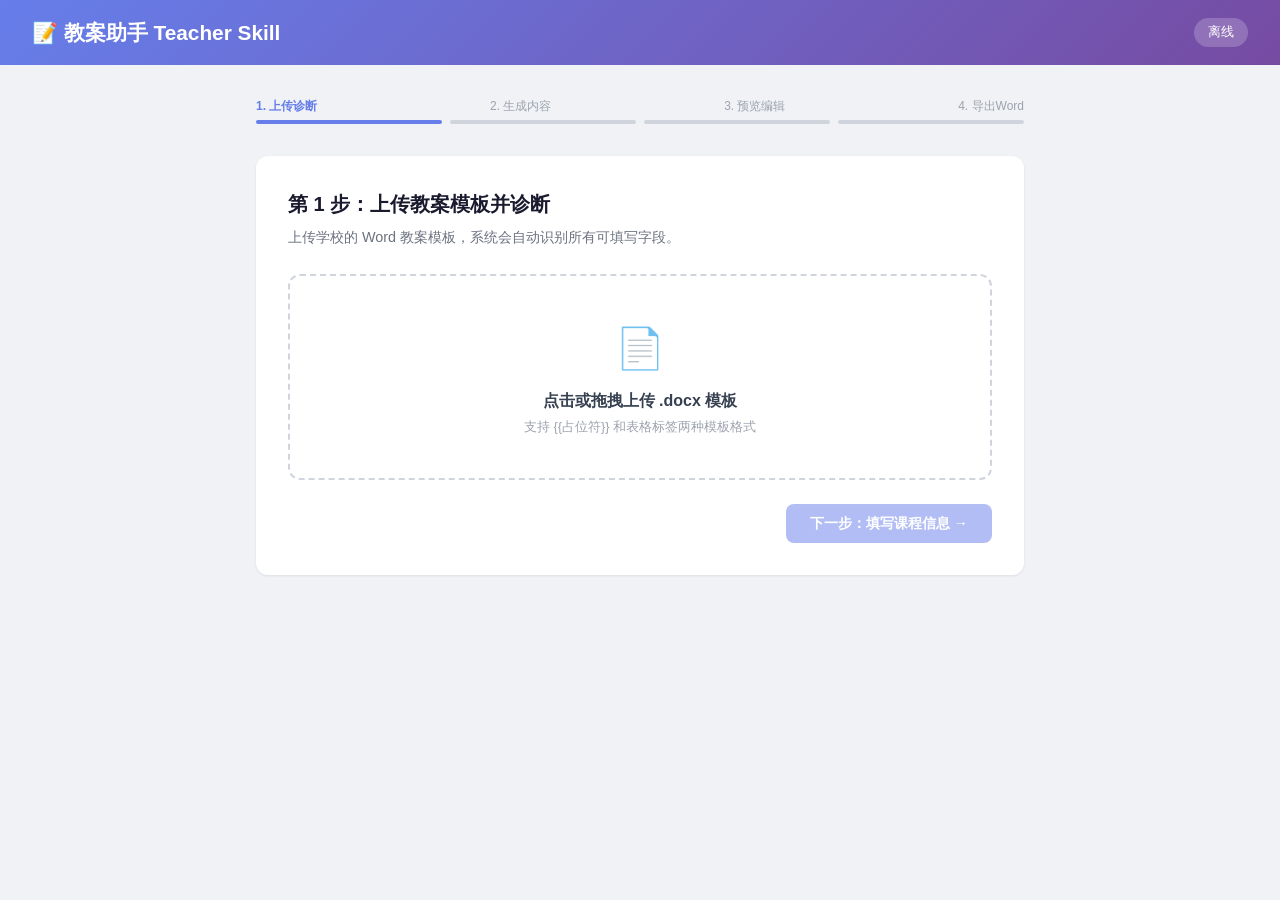
==== web-new/index.html @ b98a4766 "v3: 四步向导Web交互流程 - 上传诊断→生成→预览编辑→填充下载" ====
<!doctype html>
<html lang="zh-CN">
<head>
<meta charset="utf-8" />
<meta name="viewport" content="width=device-width, initial-scale=1" />
<title>教案助手 Teacher Skill</title>
<style>
* { margin: 0; padding: 0; box-sizing: border-box; }
body { font-family: -apple-system, BlinkMacSystemFont, 'Segoe UI', 'Microsoft YaHei', sans-serif; background: #f0f2f5; color: #1a1a2e; line-height: 1.6; min-height: 100vh; }
.header { background: linear-gradient(135deg, #667eea 0%, #764ba2 100%); color: #fff; padding: 16px 32px; display: flex; align-items: center; justify-content: space-between; }
.header h1 { font-size: 1.3rem; font-weight: 700; }
.header .badge { background: rgba(255,255,255,.2); padding: 4px 14px; border-radius: 20px; font-size: .8rem; }
.main { max-width: 800px; margin: 0 auto; padding: 32px 16px; }
.steps { display: flex; gap: 8px; margin-bottom: 32px; }
.step-dot { flex: 1; height: 4px; border-radius: 2px; background: #d0d5dd; transition: background .3s; }
.step-dot.active { background: #667eea; }
.step-dot.done { background: #4caf50; }
.step-indicator { display: flex; justify-content: space-between; margin-bottom: 4px; font-size: .75rem; color: #9ca3af; }
.step-indicator span.active { color: #667eea; font-weight: 700; }
.step-indicator span.done { color: #4caf50; }
.card { background: #fff; border-radius: 12px; padding: 32px; box-shadow: 0 1px 3px rgba(0,0,0,.08); margin-bottom: 24px; }
.card h2 { font-size: 1.25rem; margin-bottom: 6px; color: #1a1a2e; }
.card .subtitle { color: #6b7280; font-size: .9rem; margin-bottom: 24px; }
.file-drop { border: 2px dashed #d0d5dd; border-radius: 12px; padding: 40px 20px; text-align: center; cursor: pointer; transition: border-color .2s, background .2s; }
.file-drop:hover, .file-drop.dragover { border-color: #667eea; background: #f5f3ff; }
.file-drop .icon { font-size: 2.5rem; margin-bottom: 8px; }
.file-drop .label { font-weight: 600; color: #374151; }
.file-drop .hint { font-size: .8rem; color: #9ca3af; margin-top: 4px; }
.file-drop input { display: none; }
.file-loaded { display: flex; align-items: center; gap: 12px; padding: 12px 16px; background: #f0fdf4; border-radius: 8px; border: 1px solid #bbf7d0; }
.file-loaded .icon { font-size: 1.5rem; }
.file-loaded .name { font-weight: 600; color: #166534; flex: 1; }
.file-loaded button { background: none; border: none; color: #ef4444; cursor: pointer; font-size: .85rem; }
.diagnose-result { margin-top: 16px; }
.field-badges { display: flex; flex-wrap: wrap; gap: 6px; margin-top: 8px; }
.field-badge { font-size: .78rem; padding: 3px 10px; border-radius: 20px; background: #eef2ff; color: #4f46e5; }
.summary-stats { display: flex; gap: 24px; margin-top: 12px; font-size: .85rem; }
.summary-stats div { display: flex; align-items: center; gap: 4px; }
.summary-stats strong { color: #667eea; }
.form-grid { display: grid; grid-template-columns: 1fr 1fr; gap: 16px; }
.form-grid label { display: flex; flex-direction: column; gap: 4px; }
.form-grid span { font-size: .8rem; color: #6b7280; font-weight: 600; }
input, select, textarea { padding: 10px 12px; border: 1px solid #d0d5dd; border-radius: 8px; font-size: .9rem; font-family: inherit; transition: border-color .2s; }
input:focus, select:focus, textarea:focus { outline: none; border-color: #667eea; box-shadow: 0 0 0 3px rgba(102,126,234,.15); }
textarea { resize: vertical; min-height: 80px; }
.full-width { grid-column: 1 / -1; }
.btn { display: inline-flex; align-items: center; gap: 6px; padding: 10px 24px; border-radius: 8px; font-size: .9rem; font-weight: 600; cursor: pointer; border: none; transition: all .2s; }
.btn:disabled { opacity: .5; cursor: not-allowed; }
.btn-primary { background: #667eea; color: #fff; }
.btn-primary:hover:not(:disabled) { background: #5a6fd6; }
.btn-secondary { background: #f3f4f6; color: #374151; }
.btn-secondary:hover:not(:disabled) { background: #e5e7eb; }
.btn-success { background: #10b981; color: #fff; }
.btn-success:hover:not(:disabled) { background: #059669; }
.actions { display: flex; gap: 12px; margin-top: 24px; justify-content: flex-end; }
.field-list { max-height: 60vh; overflow-y: auto; }
.field-item { margin-bottom: 16px; padding-bottom: 16px; border-bottom: 1px solid #f3f4f6; }
.field-item:last-child { border-bottom: none; }
.field-item label { display: flex; align-items: center; gap: 8px; margin-bottom: 4px; }
.field-item .field-key { font-weight: 700; font-size: .8rem; color: #667eea; background: #eef2ff; padding: 2px 8px; border-radius: 4px; }
.field-item .field-label { font-weight: 600; color: #374151; }
.field-item textarea { width: 100%; min-height: 60px; }
.char-count { text-align: right; font-size: .75rem; color: #9ca3af; }
.preview-group { margin-bottom: 20px; }
.preview-group h3 { font-size: .9rem; color: #667eea; margin-bottom: 8px; padding-bottom: 4px; border-bottom: 1px solid #e5e7eb; }
.download-card { text-align: center; padding: 40px; }
.download-card .checks { text-align: left; display: inline-block; margin: 16px auto; }
.download-card .checks li { font-size: .85rem; padding: 4px 0; }
.download-card .checks .pass { color: #10b981; }
.download-card .checks .fail { color: #ef4444; }
.toast { position: fixed; top: 16px; right: 16px; padding: 12px 20px; border-radius: 8px; color: #fff; font-weight: 600; z-index: 1000; animation: slideIn .3s; }
.toast.error { background: #ef4444; }
.toast.success { background: #10b981; }
.toast.info { background: #3b82f6; }
@keyframes slideIn { from { transform: translateX(100px); opacity: 0; } to { transform: translateX(0); opacity: 1; } }
.spinner { display: inline-block; width: 18px; height: 18px; border: 2px solid rgba(255,255,255,.3); border-top-color: #fff; border-radius: 50%; animation: spin .6s linear infinite; }
@keyframes spin { to { transform: rotate(360deg); } }
.hidden { display: none !important; }
.text-sm { font-size: .85rem; color: #6b7280; }
.text-center { text-align: center; }
.mt-2 { margin-top: 12px; }
</style>
</head>
<body>

<div class="header">
  <h1>📝 教案助手 Teacher Skill</h1>
  <div class="badge" id="llm-status">检查中</div>
</div>

<div class="main">
  <div class="step-indicator">
    <span id="si1" class="active">1. 上传诊断</span>
    <span id="si2">2. 生成内容</span>
    <span id="si3">3. 预览编辑</span>
    <span id="si4">4. 导出Word</span>
  </div>
  <div class="steps">
    <div class="step-dot active" id="sd1"></div>
    <div class="step-dot" id="sd2"></div>
    <div class="step-dot" id="sd3"></div>
    <div class="step-dot" id="sd4"></div>
  </div>

  <!-- STEP 1 -->
  <div class="card" id="step1">
    <h2>第 1 步：上传教案模板并诊断</h2>
    <p class="subtitle">上传学校的 Word 教案模板，系统会自动识别所有可填写字段。</p>
    <div class="file-drop" id="file-drop">
      <div class="icon">📄</div>
      <div class="label">点击或拖拽上传 .docx 模板</div>
      <div class="hint">支持 {{占位符}} 和表格标签两种模板格式</div>
      <input type="file" id="template-file" accept=".docx" />
    </div>
    <div id="file-info" class="hidden"></div>
    <div id="diagnose-result" class="diagnose-result hidden">
      <h3 style="font-size:.9rem; margin-bottom:8px; color:#10b981;">✅ 模板诊断完成</h3>
      <div class="summary-stats">
        <div>识别字段：<strong id="field-count">0</strong> 个</div>
        <div>类型：<strong id="template-type">-</strong></div>
        <div>表格：<strong id="table-count">0</strong> 张</div>
      </div>
      <div class="field-badges" id="field-badges"></div>
    </div>
    <div id="diagnose-error" class="hidden" style="margin-top:12px; padding:12px; background:#fef2f2; border-radius:8px; color:#dc2626;"></div>
    <div class="actions">
      <button class="btn btn-primary" id="btn-step1-next" disabled>下一步：填写课程信息 →</button>
    </div>
  </div>

  <!-- STEP 2 -->
  <div class="card hidden" id="step2">
    <h2>第 2 步：填写课程信息并 AI 生成</h2>
    <p class="subtitle">系统会根据模板字段 + 课程信息，自动生成教案内容。</p>
    <div class="form-grid">
      <label><span>学科 *</span><input id="f-subject" value="物联网" /></label>
      <label><span>年级/班级 *</span><input id="f-grade" value="24物联网1班" /></label>
      <label><span>课题 *</span><input id="f-title" value="传感器基础" /></label>
      <label><span>课时</span><input id="f-class-hour" value="2课时" /></label>
      <label><span>课型</span>
        <select id="f-class-type"><option value="新授课">新授课</option><option value="复习课">复习课</option><option value="探究/实验课">探究/实验课</option><option value="讲评课">讲评课</option><option value="活动课">活动课</option></select></label>
      <label><span>教学法</span>
        <select id="f-teaching-style"><option value="常规启发式">常规启发式</option><option value="BOPPPS参与式教学">BOPPPS 参与式</option><option value="5E探究模型">5E 探究模型</option><option value="项目驱动(PBL)">项目驱动 PBL</option></select></label>
      <label class="full-width"><span>教材内容 / 补充资料（可选）</span>
        <textarea id="f-material" rows="5" placeholder="粘贴教材内容、知识点……不填也可以生成通用版"></textarea></label>
    </div>
    <div class="actions">
      <button class="btn btn-secondary" id="btn-step2-back">← 返回上一步</button>
      <button class="btn btn-primary" id="btn-step2-generate">🤖 AI 生成教案内容</button>
    </div>
    <div id="gen-status" class="hidden text-center mt-2" style="padding:12px; background:#eef2ff; border-radius:8px; color:#4f46e5;"></div>
  </div>

  <!-- STEP 3 -->
  <div class="card hidden" id="step3">
    <h2>第 3 步：预览和编辑教案内容</h2>
    <p class="subtitle">检查每个字段的内容，需要修改的直接在文本框里编辑。所有修改都会写入 Word。</p>
    <div id="field-editor" class="field-list"></div>
    <div class="actions">
      <button class="btn btn-secondary" id="btn-step3-back">← 返回修改信息</button>
      <button class="btn btn-primary" id="btn-step3-write">📝 确认无误，写入 Word</button>
    </div>
  </div>

  <!-- STEP 4 -->
  <div class="card hidden" id="step4">
    <h2>第 4 步：写入 Word 并下载</h2>
    <p class="subtitle">正在将你确认的内容填入 Word 模板……</p>
    <div class="download-card">
      <div id="fill-report"></div>
      <div id="fill-error" class="hidden" style="padding:12px; background:#fef2f2; border-radius:8px; color:#dc2626; margin:12px 0;"></div>
      <div id="download-actions" class="actions hidden" style="justify-content:center;">
        <a class="btn btn-success" id="download-link" href="#" download>⬇ 下载 Word 教案</a>
        <button class="btn btn-secondary" id="btn-step4-redo">返回编辑</button>
      </div>
    </div>
  </div>
</div>

<script>
let state = { step: 1, templateFile: null, templateAnalysis: null, fields: {}, downloadUrl: '' };

function toast(msg, type) {
  var el = document.createElement('div');
  el.className = 'toast ' + (type||'info');
  el.textContent = msg;
  document.body.appendChild(el);
  setTimeout(function(){ el.remove(); }, 3000);
}

function show(id) { document.getElementById(id).classList.remove('hidden'); }
function hide(id) { document.getElementById(id).classList.add('hidden'); }

function goStep(n) {
  state.step = n;
  for (var i=1;i<=4;i++) { document.getElementById('step'+i).classList.toggle('hidden', i!==n); }
  ['si1','si2','si3','si4'].forEach(function(id,i){ var el=document.getElementById(id); el.classList.remove('active','done'); if(i+1===n)el.classList.add('active'); if(i+1<n)el.classList.add('done');});
  ['sd1','sd2','sd3','sd4'].forEach(function(id,i){ var el=document.getElementById(id); el.classList.remove('active','done'); if(i+1===n)el.classList.add('active'); if(i+1<n)el.classList.add('done');});
}

async function apiPost(url, formData) {
  var r = await fetch(url, {method:'POST', body:formData});
  if (!r.ok) { var t = await r.text(); try{var j=JSON.parse(t);throw new Error(j.error||j.message||'Server error');}catch(e){if(e.message&&e.message!=='Server error')throw e;throw new Error(t||r.statusText);} }
  return r.json();
}

// ── Step 1 ──
var fileDrop = document.getElementById('file-drop');
var tf = document.getElementById('template-file');
fileDrop.addEventListener('click',function(){tf.click();});
fileDrop.addEventListener('dragover',function(e){e.preventDefault();fileDrop.classList.add('dragover');});
fileDrop.addEventListener('dragleave',function(){fileDrop.classList.remove('dragover');});
fileDrop.addEventListener('drop',function(e){e.preventDefault();fileDrop.classList.remove('dragover');var f=e.dataTransfer.files[0];if(f&&f.name.endsWith('.docx')){state.templateFile=f;handleFile(f);}});
tf.addEventListener('change',function(e){var f=e.target.files[0];if(f){state.templateFile=f;handleFile(f);}});

function handleFile(file) {
  hide('file-drop'); show('file-info');
  document.getElementById('file-info').innerHTML='<div class="file-loaded"><span class="icon">📄</span><span class="name">'+file.name+'</span><button onclick="resetFile()">✕ 重选</button></div>';
  runDiagnose(file);
}

function resetFile() {
  state.templateFile=null; state.templateAnalysis=null;
  show('file-drop'); hide('file-info'); hide('diagnose-result'); hide('diagnose-error');
  document.getElementById('btn-step1-next').disabled=true; tf.value='';
}

async function runDiagnose(file) {
  var btn = document.getElementById('btn-step1-next'); btn.disabled=true; btn.innerHTML='<span class="spinner"></span> 分析中...';
  try {
    var fd=new FormData(); fd.append('template',file);
    var data = await apiPost('/api/step1-diagnose', fd);
    state.templateAnalysis = data.analysis;
    show('diagnose-result'); hide('diagnose-error');
    document.getElementById('field-count').textContent=data.analysis.fillable_count;
    document.getElementById('template-type').textContent=data.analysis.mode==='placeholder'?'占位符模板':'表格标签模板';
    document.getElementById('table-count').textContent=data.analysis.table_count;
    var badges=document.getElementById('field-badges');
    badges.innerHTML=(data.analysis.mapped_fields||[]).map(function(f){return '<span class="field-badge">'+f+'</span>';}).join('');
    btn.disabled=false; btn.innerHTML='下一步：填写课程信息 →';
    toast('识别到 '+data.analysis.fillable_count+' 个可填字段','success');
  }catch(e){
    show('diagnose-error'); document.getElementById('diagnose-error').textContent='诊断失败：'+e.message;
    btn.disabled=true; toast('诊断失败','error');
  }
}

document.getElementById('btn-step1-next').addEventListener('click',function(){
  if(!state.templateAnalysis) return toast('请先上传模板','error');
  goStep(2);
  hide('gen-status');
  document.getElementById('gen-status').textContent='将根据 '+(state.templateAnalysis.mapped_fields||[]).length+' 个字段生成内容';
});

// ── Step 2 ──
document.getElementById('btn-step2-back').addEventListener('click',function(){goStep(1);});
document.getElementById('btn-step2-generate').addEventListener('click',async function(){
  var btn=this; btn.disabled=true; btn.innerHTML='<span class="spinner"></span> 生成中……';
  show('gen-status'); document.getElementById('gen-status').textContent='正在调用 AI 生成教案内容……';
  try {
    var fd=new FormData();
    fd.append('template',state.templateFile);
    fd.append('subject',document.getElementById('f-subject').value);
    fd.append('grade',document.getElementById('f-grade').value);
    fd.append('title',document.getElementById('f-title').value);
    fd.append('class_hour',document.getElementById('f-class-hour').value);
    fd.append('class_type',document.getElementById('f-class-type').value);
    fd.append('teaching_style',document.getElementById('f-teaching-style').value);
    fd.append('material',document.getElementById('f-material').value);
    fd.append('strict_ai','0');
    var data=await apiPost('/api/step2-generate',fd);
    state.fields=data.fields;
    state.templateAnalysis=data.template_analysis||state.templateAnalysis;
    document.getElementById('gen-status').innerHTML='✅ 生成完成！共 '+Object.keys(data.fields).length+' 个字段，可通过第3步预览编辑。';
    toast('AI 生成完成','success');
    renderEditor();
    goStep(3);
  }catch(e){
    document.getElementById('gen-status').innerHTML='❌ '+e.message;
    toast('生成失败：'+e.message,'error');
  }
  btn.disabled=false; btn.innerHTML='🤖 AI 生成教案内容';
});

// ── Step 3 ──
var fieldLabelMap = {
  lesson_title:'课题',teaching_date:'授课日期',class_name:'班级',class_type:'授课类型',class_hour:'课时',
  teaching_goals:'教学目的',teaching_key_difficult:'重点难点',teaching_environment:'教学环境',teaching_aids:'教具挂图',
  teaching_process:'主要教学内容',teaching_method:'教学方法的运用',homework:'作业',reflection:'课后小记'
};

function renderEditor() {
  var editor=document.getElementById('field-editor');
  var fields=state.fields, keys=Object.keys(fields);
  var info=['teaching_date','class_name','lesson_title','class_type','class_hour','teaching_environment','teaching_aids'];
  var main=['teaching_goals','teaching_key_difficult','teaching_process','teaching_method','homework','reflection'];
  var other=keys.filter(function(k){return info.indexOf(k)<0&&main.indexOf(k)<0;});

  function field(k){
    var v=fields[k]||'', label=fieldLabelMap[k]||k.replace(/_/g,' ');
    return '<div class="field-item"><label><span class="field-key">'+k+'</span><span class="field-label">'+label+'</span></label><textarea data-key="'+k+'" rows="3">'+escapeHtml(v)+'</textarea><div class="char-count">'+v.length+' 字</div></div>';
  }

  var html='';
  html+='<div class="preview-group"><h3>📋 基本信息</h3>'; info.forEach(function(k){if(fields.hasOwnProperty(k))html+=field(k);}); html+='</div>';
  html+='<div class="preview-group"><h3>📖 教学内容</h3>'; main.forEach(function(k){if(fields.hasOwnProperty(k))html+=field(k);}); html+='</div>';
  if(other.length){html+='<div class="preview-group"><h3>🔧 其他</h3>'; other.forEach(function(k){html+=field(k);}); html+='</div>';}
  editor.innerHTML=html;
  editor.querySelectorAll('textarea').forEach(function(ta){ta.addEventListener('input',function(){state.fields[ta.dataset.key]=ta.value;var cc=ta.parentElement.querySelector('.char-count');if(cc)cc.textContent=ta.value.length+' 字';});});
}

function escapeHtml(s){return String(s||'').replace(/&/g,'&amp;').replace(/</g,'&lt;').replace(/>/g,'&gt;').replace(/"/g,'&quot;');}

document.getElementById('btn-step3-back').addEventListener('click',function(){goStep(2);});
document.getElementById('btn-step3-write').addEventListener('click',async function(){
  goStep(4);
  var reportEl=document.getElementById('fill-report');
  reportEl.innerHTML='<span class="spinner" style="border-color:rgba(0,0,0,.2);border-top-color:#667eea;"></span> 正在写入 Word……';
  try {
    var fd=new FormData(); fd.append('template',state.templateFile); fd.append('fields_json',JSON.stringify(state.fields));
    var data=await apiPost('/api/step4-fill',fd);
    var fr=data.fill_report||{}, filled=fr.filled_fields||[], errors=fr.errors||[], wc=fr.table_write_count||0, ne=fr.filled_non_empty_count||0;
    state.downloadUrl=data.download_url;
    if(errors.length){show('fill-error');document.getElementById('fill-error').textContent='⚠️ '+errors.join('; ');}
    else{hide('fill-error');}
    var checkHtml='<p style="font-size:1.2rem;color:#10b981;margin-bottom:8px;">✅ 写入成功！</p>';
    checkHtml+='<ul class="checks">';
    checkHtml+='<li class="pass">✓ 已填充字段：'+ne+' 个（共写入 '+wc+' 个表格位置）</li>';
    checkHtml+='<li class="'+(errors.length?'fail':'pass')+'">'+(errors.length?'✗ 有问题：'+errors.length+' 条':'✓ 填充错误：无')+'</li>';
    checkHtml+='<li class="pass">✓ 已填字段：'+filled.join('、')+'</li>';
    checkHtml+='</ul>';
    reportEl.innerHTML=checkHtml;
    document.getElementById('download-link').href=data.download_url;
    show('download-actions');
    toast('教案已生成！','success');
  }catch(e){
    show('fill-error'); document.getElementById('fill-error').textContent='❌ 写入失败：'+e.message;
    reportEl.innerHTML='<p style="color:#ef4444;">写入 Word 时发生错误，请返回第3步检查内容后重试。</p>';
    toast('写入失败','error');
  }
});
document.getElementById('btn-step4-redo').addEventListener('click',function(){goStep(3);});

fetch('/api/llm-health').then(function(r){return r.json();}).then(function(d){document.getElementById('llm-status').textContent=(d.llm||{}).status==='ok'?'AI 就绪':'AI 未配置';}).catch(function(){document.getElementById('llm-status').textContent='离线';});
</script>
</body>
</html>
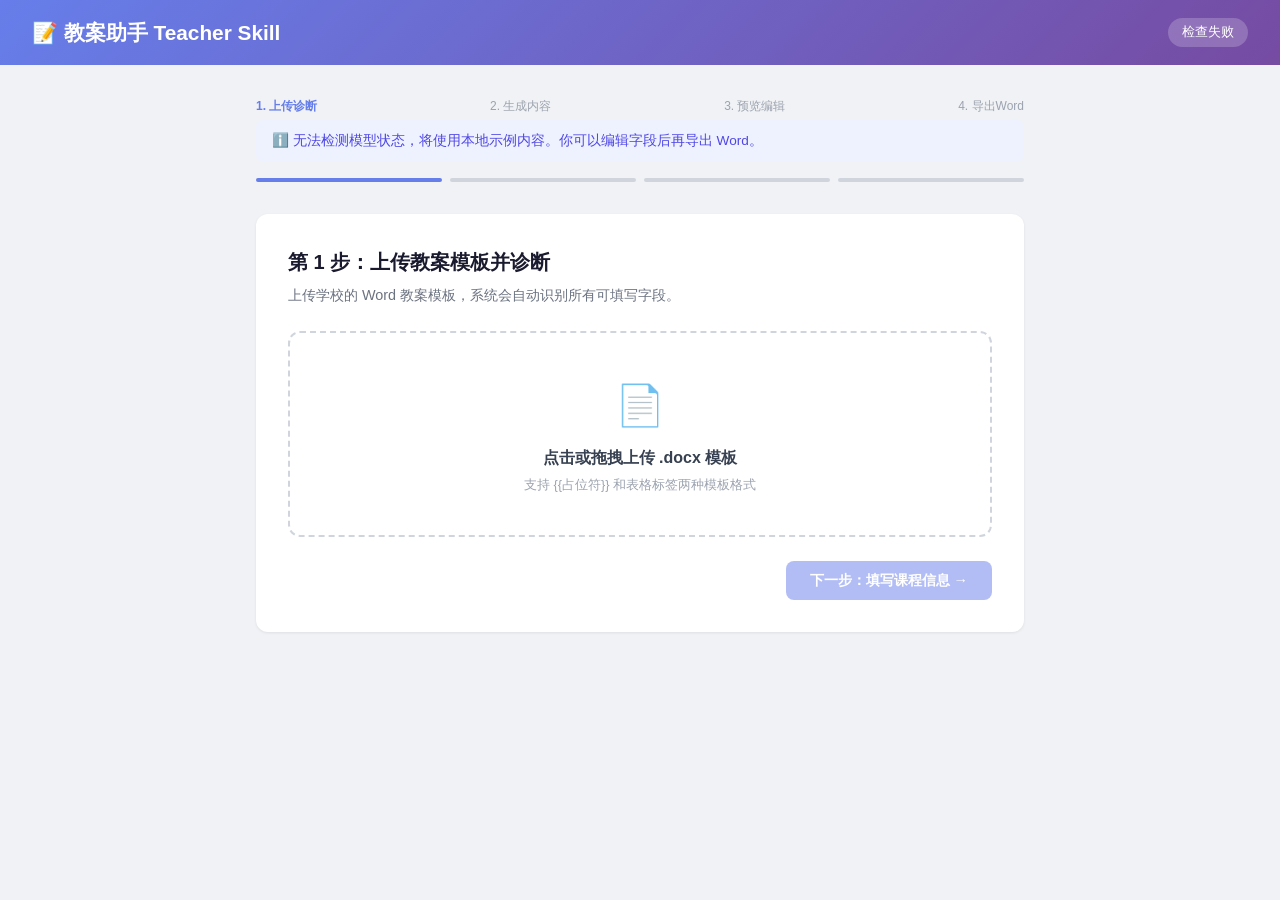
==== commit e61c4ae5: "v6.4: model health probe=1, auth_failed/network error detection, Web UI model status bar + teacher_r" ====
--- a/web-new/index.html
+++ b/web-new/index.html
@@ -95,6 +95,8 @@
     <span id="si3">3. 预览编辑</span>
     <span id="si4">4. 导出Word</span>
   </div>
+
+  <div id="model-status-bar" class="hidden" style="margin-bottom:16px; padding:10px 16px; border-radius:8px; font-size:.85rem;"></div>
   <div class="steps">
     <div class="step-dot active" id="sd1"></div>
     <div class="step-dot" id="sd2"></div>
@@ -154,7 +156,7 @@
   <!-- STEP 3 -->
   <div class="card hidden" id="step3">
     <h2>第 3 步：预览和编辑教案内容</h2>
-    <p class="subtitle">检查每个字段的内容，需要修改的直接在文本框里编辑。所有修改都会写入 Word。</p>
+    <p class="subtitle">检查每个字段的内容，需要修改的直接在文本框里编辑。你可以先修改内容，再导出 Word。所有修改都会写入 Word。</p>
     <div id="field-editor" class="field-list"></div>
     <div class="actions">
       <button class="btn btn-secondary" id="btn-step3-back">← 返回修改信息</button>
@@ -329,6 +331,11 @@
     checkHtml+='<li class="'+(errors.length?'fail':'pass')+'">'+(errors.length?'✗ 有问题：'+errors.length+' 条':'✓ 填充错误：无')+'</li>';
     checkHtml+='<li class="pass">✓ 已填字段：'+filled.join('、')+'</li>';
     checkHtml+='</ul>';
+    // teacher_report summary
+    var tr = data.teacher_report || {};
+    if (tr.summary) {
+      checkHtml += '<div style="margin-top:12px;padding:10px;background:#f9fafb;border-radius:6px;text-align:left;font-size:.85rem;white-space:pre-wrap;">'+tr.summary+'</div>';
+    }
     reportEl.innerHTML=checkHtml;
     document.getElementById('download-link').href=data.download_url;
     show('download-actions');
@@ -341,7 +348,27 @@
 });
 document.getElementById('btn-step4-redo').addEventListener('click',function(){goStep(3);});
 
-fetch('/api/llm-health').then(function(r){return r.json();}).then(function(d){document.getElementById('llm-status').textContent=(d.llm||{}).status==='ok'?'AI 就绪':'AI 未配置';}).catch(function(){document.getElementById('llm-status').textContent='离线';});
+fetch('/api/model/health?probe=1').then(function(r){return r.json();}).then(function(d){
+  var bar = document.getElementById('model-status-bar');
+  if (d.status === 'ok') {
+    document.getElementById('llm-status').textContent = 'AI 就绪';
+  } else if (d.status === 'error') {
+    document.getElementById('llm-status').textContent = 'AI 不可用';
+    bar.className = ''; bar.style.background='#fef3c7'; bar.style.color='#92400e';
+    bar.innerHTML = '⚠️ 模型配置存在，但当前不可用（'+d.error_type+'）。将使用本地示例内容生成初稿。你可以编辑后再导出。';
+  } else if (d.status === 'configured') {
+    document.getElementById('llm-status').textContent = 'AI 已配置';
+  } else {
+    document.getElementById('llm-status').textContent = 'AI 未配置';
+    bar.className = ''; bar.style.background='#eef2ff'; bar.style.color='#4f46e5';
+    bar.innerHTML = 'ℹ️ 未配置 AI 模型，将使用本地示例内容生成初稿。你可以编辑字段后再导出 Word。';
+  }
+}).catch(function(){
+  document.getElementById('llm-status').textContent = '检查失败';
+  var bar = document.getElementById('model-status-bar');
+  bar.className = ''; bar.style.background='#eef2ff'; bar.style.color='#4f46e5';
+  bar.innerHTML = 'ℹ️ 无法检测模型状态，将使用本地示例内容。你可以编辑字段后再导出 Word。';
+});
 </script>
 </body>
 </html>
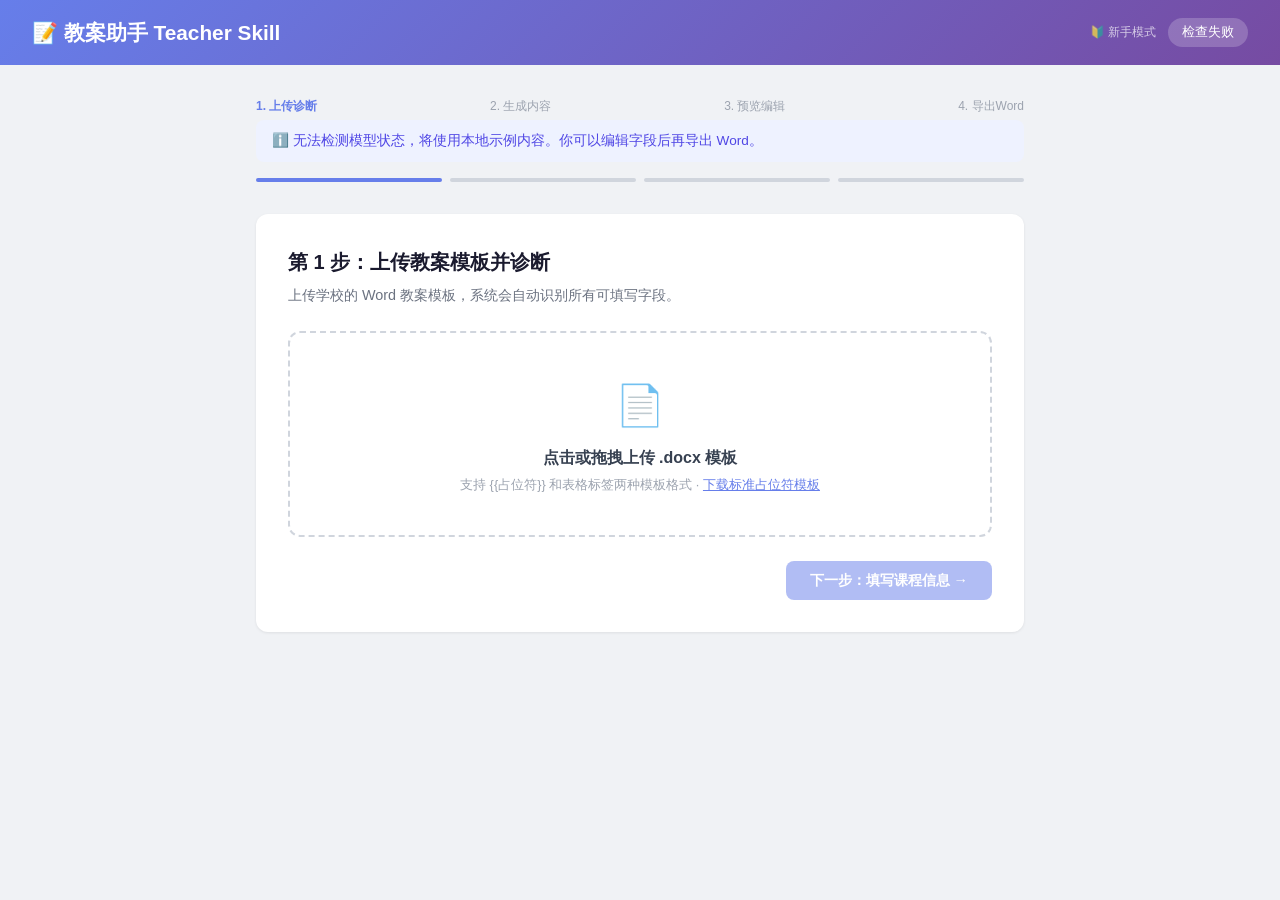
==== commit d3357f3b: "v6.5: teacher UX - parse_qs probe, model status labels, checklist, mode toggle, placeholder template" ====
--- a/web-new/index.html
+++ b/web-new/index.html
@@ -85,7 +85,10 @@
 
 <div class="header">
   <h1>📝 教案助手 Teacher Skill</h1>
-  <div class="badge" id="llm-status">检查中</div>
+  <div style="display:flex;align-items:center;gap:12px;">
+    <span style="font-size:.75rem;color:rgba(255,255,255,.7);cursor:pointer;user-select:none;" id="mode-toggle" title="切换新手/专业模式">🔰 新手模式</span>
+    <div class="badge" id="llm-status">检查中</div>
+  </div>
 </div>
 
 <div class="main">
@@ -111,7 +114,7 @@
     <div class="file-drop" id="file-drop">
       <div class="icon">📄</div>
       <div class="label">点击或拖拽上传 .docx 模板</div>
-      <div class="hint">支持 {{占位符}} 和表格标签两种模板格式</div>
+      <div class="hint">支持 {{占位符}} 和表格标签两种模板格式 · <a href="/download/placeholder-template" style="color:#667eea;">下载标准占位符模板</a></div>
       <input type="file" id="template-file" accept=".docx" />
     </div>
     <div id="file-info" class="hidden"></div>
@@ -157,6 +160,9 @@
   <div class="card hidden" id="step3">
     <h2>第 3 步：预览和编辑教案内容</h2>
     <p class="subtitle">检查每个字段的内容，需要修改的直接在文本框里编辑。你可以先修改内容，再导出 Word。所有修改都会写入 Word。</p>
+    <div style="margin-bottom:16px;padding:10px 14px;background:#eef2ff;border-radius:8px;font-size:.85rem;color:#4f46e5;">
+      💡 请先检查并修改 AI 生成内容，再导出 Word。你修改后的内容会写入最终教案。
+    </div>
     <div id="field-editor" class="field-list"></div>
     <div class="actions">
       <button class="btn btn-secondary" id="btn-step3-back">← 返回修改信息</button>
@@ -181,6 +187,7 @@
 
 <script>
 let state = { step: 1, templateFile: null, templateAnalysis: null, fields: {}, downloadUrl: '' };
+let isPro = false;
 
 function toast(msg, type) {
   var el = document.createElement('div');
@@ -325,18 +332,47 @@
     state.downloadUrl=data.download_url;
     if(errors.length){show('fill-error');document.getElementById('fill-error').textContent='⚠️ '+errors.join('; ');}
     else{hide('fill-error');}
-    var checkHtml='<p style="font-size:1.2rem;color:#10b981;margin-bottom:8px;">✅ 写入成功！</p>';
-    checkHtml+='<ul class="checks">';
-    checkHtml+='<li class="pass">✓ 已填充字段：'+ne+' 个（共写入 '+wc+' 个表格位置）</li>';
-    checkHtml+='<li class="'+(errors.length?'fail':'pass')+'">'+(errors.length?'✗ 有问题：'+errors.length+' 条':'✓ 填充错误：无')+'</li>';
-    checkHtml+='<li class="pass">✓ 已填字段：'+filled.join('、')+'</li>';
-    checkHtml+='</ul>';
-    // teacher_report summary
-    var tr = data.teacher_report || {};
-    if (tr.summary) {
-      checkHtml += '<div style="margin-top:12px;padding:10px;background:#f9fafb;border-radius:6px;text-align:left;font-size:.85rem;white-space:pre-wrap;">'+tr.summary+'</div>';
+
+    var fwc=fr.field_write_counts||{}, fields=state.fields||{};
+    var checklistItems=[
+      {label:'课题', key:'lesson_title'},
+      {label:'教学目的', key:'teaching_goals'},
+      {label:'重点难点', key:'teaching_key_difficult'},
+      {label:'主要教学内容', key:'teaching_process'},
+      {label:'教学方法', key:'teaching_method'},
+      {label:'作业', key:'homework'},
+      {label:'课后小记', key:'reflection'},
+      {label:'Word 已生成', key:'_docx'},
+    ];
+    var ch='<p style="font-size:1.2rem;color:#10b981;margin-bottom:12px;">✅ 写入成功！</p>';
+    ch+='<ul class="checks" style="display:inline-block;text-align:left;min-width:280px;">';
+    checklistItems.forEach(function(item){
+      var ok;
+      if(item.key==='_docx') ok=!!data.download_url;
+      else ok=!!(fields[item.key]||'').trim();
+      ch+='<li class="'+(ok?'pass':'fail')+'">'+(ok?'✓':'✗')+' '+item.label+(ok?'：已填写':'：未填写')+'</li>';
+    });
+    ch+='<li class="pass" style="border-top:1px solid #e5e7eb;margin-top:4px;padding-top:4px;">✓ 共写入 '+wc+' 个表格位置（'+ne+' 个非空字段）</li>';
+    ch+='</ul>';
+
+    // teacher_report
+    var tr=data.teacher_report||{};
+    if(tr.summary){
+      ch+='<div style="margin-top:12px;padding:10px;background:#f9fafb;border-radius:6px;text-align:left;font-size:.85rem;white-space:pre-wrap;">'+tr.summary+'</div>';
     }
-    reportEl.innerHTML=checkHtml;
+    reportEl.innerHTML=ch;
+
+    // Professional mode extras
+    if(isPro){
+      var extras='<div style="margin-top:12px;padding:10px;background:#fffbeb;border-radius:6px;text-align:left;font-size:.78rem;border:1px solid #fde68a;">';
+      extras+='<strong>🔬 专业诊断</strong><br>';
+      extras+='fill_report: '+JSON.stringify(fr).slice(0,300)+'...<br>';
+      var ta=data.template_analysis||state.templateAnalysis||{};
+      extras+='template_analysis: '+(ta.fillable_count||'?')+' fields, mode='+(ta.mode||'?');
+      extras+='</div>';
+      reportEl.innerHTML+=extras;
+    }
+
     document.getElementById('download-link').href=data.download_url;
     show('download-actions');
     toast('教案已生成！','success');
@@ -350,16 +386,22 @@
 
 fetch('/api/model/health?probe=1').then(function(r){return r.json();}).then(function(d){
   var bar = document.getElementById('model-status-bar');
+  var statusBadge = document.getElementById('llm-status');
+  var et = d.error_type || '';
   if (d.status === 'ok') {
-    document.getElementById('llm-status').textContent = 'AI 就绪';
-  } else if (d.status === 'error') {
-    document.getElementById('llm-status').textContent = 'AI 不可用';
+    statusBadge.textContent = 'AI 可用';
+  } else if (d.status === 'error' && et === 'auth_failed') {
+    statusBadge.textContent = 'API Key 无效';
+    bar.className = ''; bar.style.background='#fef2f2'; bar.style.color='#dc2626';
+    bar.innerHTML = '🔴 API Key 无效，请检查 .env 中的 DEEPSEEK_API_KEY。将使用本地示例内容生成初稿。';
+  } else if (d.status === 'error' && et === 'network_error') {
+    statusBadge.textContent = '网络连接失败';
     bar.className = ''; bar.style.background='#fef3c7'; bar.style.color='#92400e';
-    bar.innerHTML = '⚠️ 模型配置存在，但当前不可用（'+d.error_type+'）。将使用本地示例内容生成初稿。你可以编辑后再导出。';
+    bar.innerHTML = '⚠️ 无法连接 DeepSeek 服务器，将使用本地示例内容生成初稿。';
   } else if (d.status === 'configured') {
-    document.getElementById('llm-status').textContent = 'AI 已配置';
+    statusBadge.textContent = '已配置，未验证';
   } else {
-    document.getElementById('llm-status').textContent = 'AI 未配置';
+    statusBadge.textContent = 'AI 未配置，将使用本地示例内容';
     bar.className = ''; bar.style.background='#eef2ff'; bar.style.color='#4f46e5';
     bar.innerHTML = 'ℹ️ 未配置 AI 模型，将使用本地示例内容生成初稿。你可以编辑字段后再导出 Word。';
   }
@@ -369,6 +411,15 @@
   bar.className = ''; bar.style.background='#eef2ff'; bar.style.color='#4f46e5';
   bar.innerHTML = 'ℹ️ 无法检测模型状态，将使用本地示例内容。你可以编辑字段后再导出 Word。';
 });
+
+// ── Mode toggle ──
+document.getElementById('mode-toggle').addEventListener('click', function(){
+  isPro = !isPro;
+  this.textContent = isPro ? '🔬 专业模式' : '🔰 新手模式';
+  // Show/hide diagnostic info in step 1
+  var diag = document.querySelector('.diagnose-detail');
+  if (diag) diag.style.display = isPro ? '' : 'none';
+});
 </script>
 </body>
 </html>
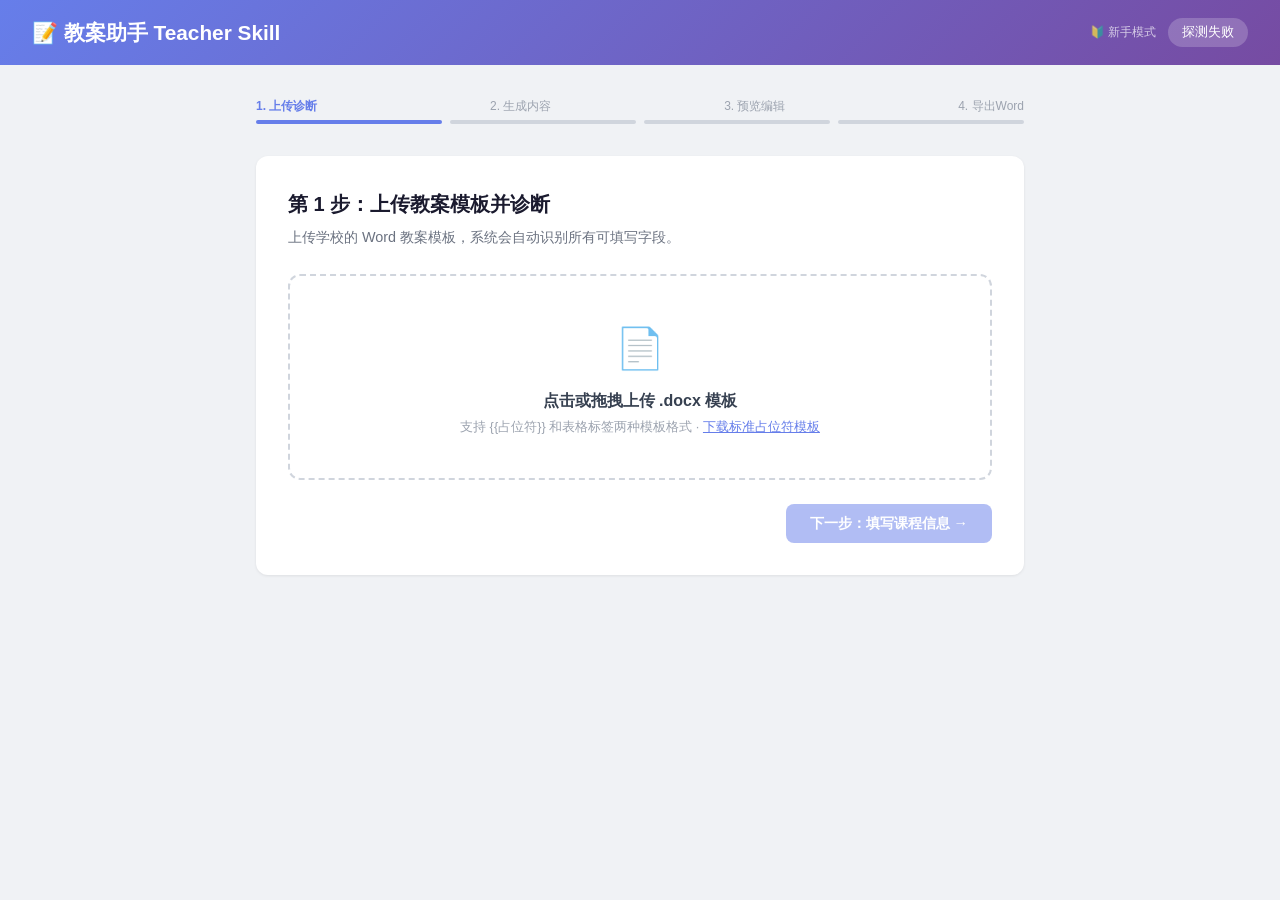
==== commit ef92437c: "v6.6: real HTML verification, placeholder template test, collapsible pro diagnostics, two-phase mode" ====
--- a/web-new/index.html
+++ b/web-new/index.html
@@ -364,12 +364,21 @@
 
     // Professional mode extras
     if(isPro){
-      var extras='<div style="margin-top:12px;padding:10px;background:#fffbeb;border-radius:6px;text-align:left;font-size:.78rem;border:1px solid #fde68a;">';
-      extras+='<strong>🔬 专业诊断</strong><br>';
-      extras+='fill_report: '+JSON.stringify(fr).slice(0,300)+'...<br>';
+      var extras='<div id="pro-diag" style="margin-top:12px;padding:10px;background:#fffbeb;border-radius:6px;text-align:left;font-size:.78rem;border:1px solid #fde68a;">';
+      extras+='<strong style="cursor:pointer;user-select:none;" onclick="var d=document.getElementById(\'pro-detail\');d.style.display=d.style.display===\'none\'?\'\':\'none\';this.textContent=d.style.display===\'none\'?\'🔬 专业诊断 ▶\':\'🔬 专业诊断 ▼\';">🔬 专业诊断 ▼</strong>';
+      extras+='<div id="pro-detail" style="margin-top:8px;">';
+      extras+='<p><strong>fill_report (完整JSON):</strong></p>';
+      extras+='<pre style="background:#1e293b;color:#e2e8f0;padding:8px;border-radius:4px;overflow:auto;max-height:200px;font-size:.7rem;">'+JSON.stringify(fr,null,2)+'</pre>';
       var ta=data.template_analysis||state.templateAnalysis||{};
-      extras+='template_analysis: '+(ta.fillable_count||'?')+' fields, mode='+(ta.mode||'?');
-      extras+='</div>';
+      extras+='<p style="margin-top:8px;"><strong>template_analysis (完整JSON):</strong></p>';
+      extras+='<pre style="background:#1e293b;color:#e2e8f0;padding:8px;border-radius:4px;overflow:auto;max-height:200px;font-size:.7rem;">'+JSON.stringify(ta,null,2)+'</pre>';
+      extras+='<p style="margin-top:8px;"><strong>field_write_counts:</strong> '+JSON.stringify(fwc)+'</p>';
+      var tm=ta.table_mappings||{};
+      extras+='<p style="margin-top:4px;"><strong>table_mappings:</strong> '+Object.keys(tm).length+' fields</p>';
+      var errs=errors.length||fr.errors?fr.errors:[]||[];
+      extras+='<p style="margin-top:4px;"><strong>errors/warnings:</strong> '+(errs.length?errs.join('; '):'无')+'</p>';
+      extras+='<p style="margin-top:8px;"><a href="/download/sample-template" class="btn btn-secondary" style="font-size:.75rem;">⬇ 下载诊断包</a></p>';
+      extras+='</div></div>';
       reportEl.innerHTML+=extras;
     }
 
@@ -384,33 +393,48 @@
 });
 document.getElementById('btn-step4-redo').addEventListener('click',function(){goStep(3);});
 
-fetch('/api/model/health?probe=1').then(function(r){return r.json();}).then(function(d){
+// ── Two-phase model health: fast config check first, then probe ──
+(function initModelHealth(){
   var bar = document.getElementById('model-status-bar');
-  var statusBadge = document.getElementById('llm-status');
-  var et = d.error_type || '';
-  if (d.status === 'ok') {
-    statusBadge.textContent = 'AI 可用';
-  } else if (d.status === 'error' && et === 'auth_failed') {
-    statusBadge.textContent = 'API Key 无效';
-    bar.className = ''; bar.style.background='#fef2f2'; bar.style.color='#dc2626';
-    bar.innerHTML = '🔴 API Key 无效，请检查 .env 中的 DEEPSEEK_API_KEY。将使用本地示例内容生成初稿。';
-  } else if (d.status === 'error' && et === 'network_error') {
-    statusBadge.textContent = '网络连接失败';
-    bar.className = ''; bar.style.background='#fef3c7'; bar.style.color='#92400e';
-    bar.innerHTML = '⚠️ 无法连接 DeepSeek 服务器，将使用本地示例内容生成初稿。';
-  } else if (d.status === 'configured') {
-    statusBadge.textContent = '已配置，未验证';
-  } else {
-    statusBadge.textContent = 'AI 未配置，将使用本地示例内容';
-    bar.className = ''; bar.style.background='#eef2ff'; bar.style.color='#4f46e5';
-    bar.innerHTML = 'ℹ️ 未配置 AI 模型，将使用本地示例内容生成初稿。你可以编辑字段后再导出 Word。';
-  }
-}).catch(function(){
-  document.getElementById('llm-status').textContent = '检查失败';
-  var bar = document.getElementById('model-status-bar');
-  bar.className = ''; bar.style.background='#eef2ff'; bar.style.color='#4f46e5';
-  bar.innerHTML = 'ℹ️ 无法检测模型状态，将使用本地示例内容。你可以编辑字段后再导出 Word。';
-});
+  var badge = document.getElementById('llm-status');
+
+  // Phase 1: fast config check (no probe)
+  fetch('/api/model/health').then(function(r){return r.json();}).then(function(d){
+    if (d.configured) {
+      badge.textContent = '已配置，未验证';
+    } else {
+      badge.textContent = '未配置';
+      bar.className = ''; bar.style.background='#eef2ff'; bar.style.color='#4f46e5';
+      bar.innerHTML = 'ℹ️ 未配置 AI 模型，将使用本地示例内容生成初稿。你可以编辑字段后再导出 Word。';
+    }
+  }).catch(function(){
+    badge.textContent = '检查中';
+  });
+
+  // Phase 2: real probe in background
+  fetch('/api/model/health?probe=1').then(function(r){return r.json();}).then(function(d){
+    var et = d.error_type || '';
+    if (d.status === 'ok') {
+      badge.textContent = 'AI 可用';
+    } else if (d.status === 'error' && et === 'auth_failed') {
+      badge.textContent = 'API Key 无效';
+      bar.className = ''; bar.style.background='#fef2f2'; bar.style.color='#dc2626';
+      bar.innerHTML = '🔴 API Key 无效，请检查 .env 中的 DEEPSEEK_API_KEY。将使用本地示例内容生成初稿。';
+    } else if (d.status === 'error' && et === 'network_error') {
+      badge.textContent = '网络连接失败';
+      bar.className = ''; bar.style.background='#fef3c7'; bar.style.color='#92400e';
+      bar.innerHTML = '⚠️ 无法连接 DeepSeek 服务器，将使用本地示例内容生成初稿。';
+    } else if (d.status === 'configured') {
+      badge.textContent = '已配置，未验证';
+    } else {
+      badge.textContent = 'AI 未配置，将使用本地示例内容';
+      bar.className = ''; bar.style.background='#eef2ff'; bar.style.color='#4f46e5';
+      bar.innerHTML = 'ℹ️ 未配置 AI 模型，将使用本地示例内容生成初稿。你可以编辑字段后再导出 Word。';
+    }
+  }).catch(function(){
+    if (badge.textContent !== '未配置') badge.textContent = '探测失败';
+  });
+})();
 
 // ── Mode toggle ──
 document.getElementById('mode-toggle').addEventListener('click', function(){
